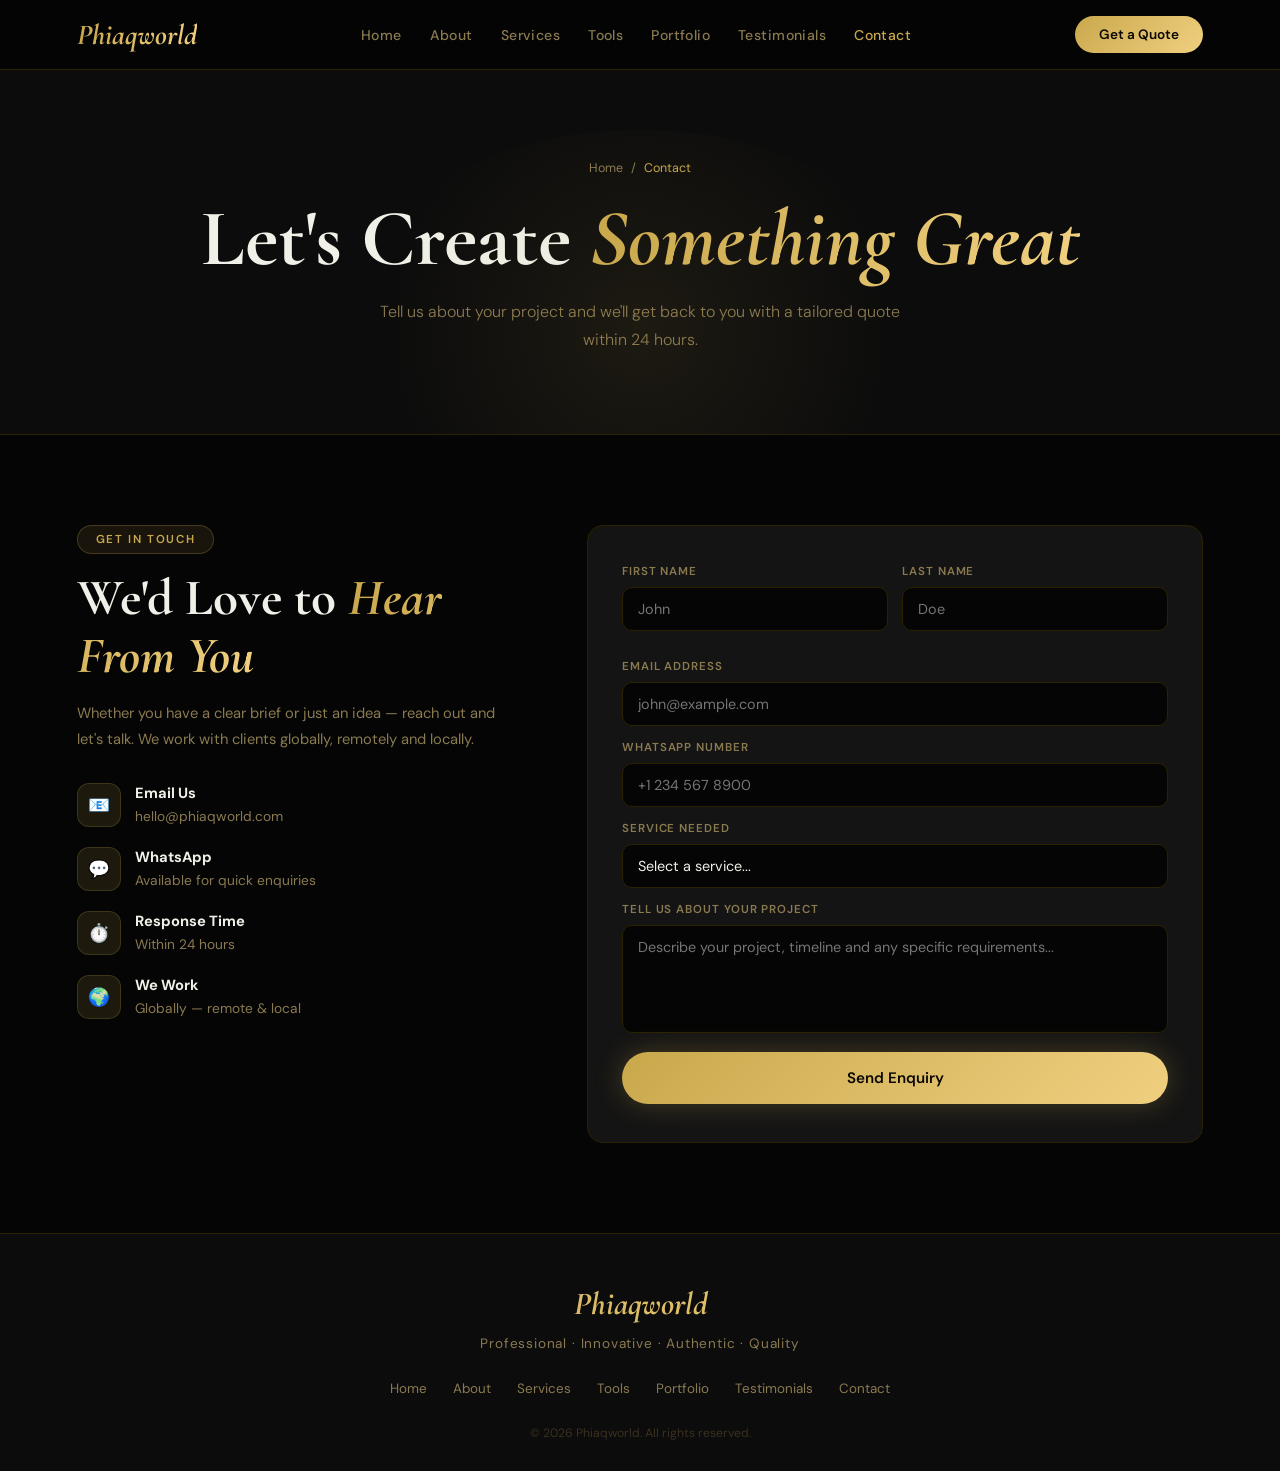
==== contact.html @ 4720edf1 "Update contact.html" ====
<!DOCTYPE html>
<html lang="en">
<head>
<meta charset="UTF-8"/><meta name="viewport" content="width=device-width,initial-scale=1.0"/>
<title>Contact — Phiaqworld</title>
<link rel="stylesheet" href="styles.css"/>
</head>
<body>
<nav id="main-nav">
  <a href="index.html" class="nav-logo">
    <img src="logo.png" alt="Phiaqworld" onerror="this.style.display='none';this.nextElementSibling.style.display='block'"/>
    <span class="nav-logo-text" style="display:none">Phiaqworld</span>
  </a>
  <ul class="nav-links">
    <li><a href="index.html">Home</a></li><li><a href="about.html">About</a></li>
    <li><a href="services.html">Services</a></li><li><a href="tools.html">Tools</a></li>
    <li><a href="portfolio.html">Portfolio</a></li><li><a href="testimonials.html">Testimonials</a></li>
    <li><a href="contact.html" class="active">Contact</a></li>
  </ul>
  <a href="contact.html" class="nav-cta">Get a Quote</a>
  <button class="hamburger" onclick="toggleMenu()"><span></span><span></span><span></span></button>
</nav>
<div class="mobile-menu" id="mobileMenu">
  <button class="mobile-close" onclick="toggleMenu()">&#x2715;</button>
  <a href="index.html" onclick="toggleMenu()">Home</a><a href="about.html" onclick="toggleMenu()">About</a>
  <a href="services.html" onclick="toggleMenu()">Services</a><a href="tools.html" onclick="toggleMenu()">Tools</a>
  <a href="portfolio.html" onclick="toggleMenu()">Portfolio</a><a href="testimonials.html" onclick="toggleMenu()">Testimonials</a>
  <a href="contact.html" onclick="toggleMenu()">Contact</a>
</div>

<div class="page-header">
  <div class="page-glow"></div>
  <div class="breadcrumb"><a href="index.html">Home</a> / <span>Contact</span></div>
  <h1>Let's Create <em>Something Great</em></h1>
  <p>Tell us about your project and we'll get back to you with a tailored quote within 24 hours.</p>
</div>

<section style="background:var(--bg)">
  <div class="contact-wrap">
    <div>
      <div class="section-tag reveal">Get In Touch</div>
      <h2 class="section-title reveal reveal-delay-1">We'd Love to <em>Hear From You</em></h2>
      <div class="contact-info-text reveal reveal-delay-2">
        <p>Whether you have a clear brief or just an idea — reach out and let's talk. We work with clients globally, remotely and locally.</p>
        <div class="contact-detail"><div class="contact-icon">📧</div><div><strong>Email Us</strong><span>hello@phiaqworld.com</span></div></div>
        <div class="contact-detail"><div class="contact-icon">💬</div><div><strong>WhatsApp</strong><span>Available for quick enquiries</span></div></div>
        <div class="contact-detail"><div class="contact-icon">⏱️</div><div><strong>Response Time</strong><span>Within 24 hours</span></div></div>
        <div class="contact-detail"><div class="contact-icon">🌍</div><div><strong>We Work</strong><span>Globally — remote & local</span></div></div>
      </div>
    </div>
    <div class="contact-form-box reveal reveal-delay-1">
      <div id="form-view">
        <form id="pq-form" onsubmit="submitForm(event)">
          <input type="hidden" name="access_key" value="f8a876d0-549c-4442-a14d-cde84832d714"/>
          <input type="hidden" name="subject" value="New Enquiry — Phiaqworld Website"/>
          <input type="hidden" name="from_name" value="Phiaqworld Website"/>
          <div class="form-row">
            <div class="form-group"><label>First Name</label><input type="text" name="First Name" placeholder="John" required/></div>
            <div class="form-group"><label>Last Name</label><input type="text" name="Last Name" placeholder="Doe" required/></div>
          </div>
          <div class="form-group"><label>Email Address</label><input type="email" name="Email" placeholder="john@example.com" required/></div>
          <div class="form-group"><label>WhatsApp Number</label><input type="tel" name="WhatsApp" placeholder="+1 234 567 8900"/></div>
          <div class="form-group">
            <label>Service Needed</label>
            <select name="Service">
              <option value="">Select a service...</option>
              <option>Graphic Design</option><option>Web Design</option>
              <option>Motion Design</option><option>Video Editing</option>
              <option>Print Services</option><option>Packaging Design</option>
              <option>Branding</option><option>SEO Optimisation</option>
              <option>Ads Management</option><option>Social Media Design</option>
              <option>Presentation Design</option><option>Signage</option>
              <option>Multiple Services</option><option>Other</option>
            </select>
          </div>
          <div class="form-group"><label>Tell Us About Your Project</label><textarea name="Message" placeholder="Describe your project, timeline and any specific requirements..." required></textarea></div>
          <button type="submit" id="pq-btn" class="btn-primary" style="width:100%;border:none;font-size:0.95rem">Send Enquiry</button>
        </form>
      </div>
      <div class="form-success" id="form-success">
        <div class="tick">✅</div>
        <h4>Enquiry Sent!</h4>
        <p>Thank you! We'll be in touch within 24 hours.</p>
      </div>
    </div>
  </div>
</section>

<footer>
  <div class="footer-logo-wrap">
    <img src="logo.png" alt="Phiaqworld" onerror="this.style.display='none';this.nextElementSibling.style.display='block'"/>
    <div class="footer-logo-text" style="display:none">Phiaqworld</div>
  </div>
  <p class="footer-tagline">Professional · Innovative · Authentic · Quality</p>
  <div class="footer-links">
    <a href="index.html">Home</a><a href="about.html">About</a><a href="services.html">Services</a>
    <a href="tools.html">Tools</a><a href="portfolio.html">Portfolio</a>
    <a href="testimonials.html">Testimonials</a><a href="contact.html">Contact</a>
  </div>
  <p class="footer-copy">© 2026 Phiaqworld. All rights reserved.</p>
</footer>
<script>
function toggleMenu(){document.getElementById('mobileMenu').classList.toggle('open')}
document.querySelectorAll('.reveal').forEach(function(el){new IntersectionObserver(function(entries){entries.forEach(function(e){if(e.isIntersecting)e.target.classList.add('visible')})},{threshold:0.1}).observe(el)});
window.addEventListener('scroll',function(){document.querySelector('nav').style.padding=window.scrollY>60?'12px 6%':'16px 6%'});
async function submitForm(e){
  e.preventDefault();
  var btn=document.getElementById('pq-btn');
  btn.disabled=true;btn.textContent='Sending\u2026';
  try{
    var res=await fetch('https://api.web3forms.com/submit',{method:'POST',body:new FormData(document.getElementById('pq-form'))});
    var json=await res.json();
    if(json.success){document.getElementById('form-view').style.display='none';document.getElementById('form-success').style.display='block';}
    else{btn.disabled=false;btn.textContent='Send Enquiry';alert('Something went wrong. Please try again.');}
  }catch(_){btn.disabled=false;btn.textContent='Send Enquiry';alert('Network error. Please try again.');}
}
</script>
</body></html>
---- styles.css ----
@import url('https://fonts.googleapis.com/css2?family=Cormorant+Garamond:ital,wght@0,400;0,600;0,700;1,400;1,600&family=DM+Sans:wght@300;400;500;600&display=swap');
*{box-sizing:border-box;margin:0;padding:0}
:root{
  --bg:#050505;--bg2:#0c0c0c;--card:#141414;--border:#2a2200;
  --accent:#c9a84c;--accent2:#f0d080;--accent3:#a07828;--gold:#c9a84c;
  --text:#f0f0e8;--muted:#8a7a50;--radius:16px;
  --head:'Cormorant Garamond',serif;--body:'DM Sans',sans-serif;
}
html{scroll-behavior:smooth}
body{background:var(--bg);color:var(--text);font-family:var(--body);overflow-x:hidden}
::-webkit-scrollbar{width:6px}::-webkit-scrollbar-track{background:var(--bg)}::-webkit-scrollbar-thumb{background:var(--gold);border-radius:3px}

/* NAV */
nav{position:fixed;top:0;left:0;right:0;z-index:100;display:flex;align-items:center;justify-content:space-between;padding:16px 6%;background:rgba(5,5,5,0.93);backdrop-filter:blur(14px);border-bottom:1px solid var(--border);transition:padding 0.3s}
.nav-logo{display:flex;align-items:center;text-decoration:none}
.nav-logo img{height:44px;width:auto;display:block}
.nav-logo-text{font-family:var(--head);font-size:1.8rem;font-weight:700;font-style:italic;background:linear-gradient(90deg,var(--accent),var(--accent2));-webkit-background-clip:text;-webkit-text-fill-color:transparent}
.nav-links{display:flex;gap:28px;list-style:none}
.nav-links a{color:var(--muted);text-decoration:none;font-size:0.88rem;font-weight:500;transition:color 0.2s;letter-spacing:0.03em}
.nav-links a:hover,.nav-links a.active{color:var(--accent)}
.nav-cta{background:linear-gradient(135deg,var(--accent),var(--accent2));color:#0a0800;border:none;padding:10px 24px;border-radius:50px;font-size:0.85rem;font-weight:600;cursor:pointer;text-decoration:none;transition:opacity 0.2s,transform 0.2s;font-family:var(--body)}
.nav-cta:hover{opacity:0.88;transform:scale(1.03)}
.hamburger{display:none;flex-direction:column;gap:5px;cursor:pointer;border:none;background:none;padding:4px}
.hamburger span{display:block;width:24px;height:2px;background:var(--text);border-radius:2px}
.mobile-menu{display:none;position:fixed;inset:0;background:#050505;z-index:99;flex-direction:column;align-items:center;justify-content:center;gap:32px}
.mobile-menu.open{display:flex}
.mobile-menu a{color:var(--text);text-decoration:none;font-family:var(--head);font-size:2rem;font-weight:600;font-style:italic;transition:color 0.2s}
.mobile-menu a:hover{color:var(--accent)}
.mobile-close{position:absolute;top:24px;right:24px;background:none;border:none;color:var(--text);font-size:1.8rem;cursor:pointer}

/* PAGE HEADER */
.page-header{padding:160px 6% 80px;text-align:center;position:relative;overflow:hidden;background:var(--bg2);border-bottom:1px solid var(--border)}
.page-glow{position:absolute;top:30%;left:50%;transform:translateX(-50%);width:600px;height:400px;border-radius:50%;background:radial-gradient(circle,rgba(201,168,76,0.09) 0%,transparent 70%);pointer-events:none}
.page-header h1{font-family:var(--head);font-size:clamp(2.5rem,7vw,5rem);font-weight:700;line-height:1.08;margin-bottom:16px}
.page-header h1 em{font-style:italic;background:linear-gradient(90deg,var(--accent),var(--accent2));-webkit-background-clip:text;-webkit-text-fill-color:transparent}
.page-header p{color:var(--muted);font-size:1rem;max-width:520px;margin:0 auto;line-height:1.75;font-weight:300}
.breadcrumb{display:flex;align-items:center;gap:8px;justify-content:center;margin-bottom:20px;font-size:0.78rem;color:var(--muted)}
.breadcrumb a{color:var(--muted);text-decoration:none;transition:color 0.2s}.breadcrumb a:hover{color:var(--accent)}
.breadcrumb span{color:var(--accent)}

/* SECTIONS */
section{padding:90px 6%}
.section-tag{display:inline-block;background:rgba(201,168,76,0.10);border:1px solid rgba(201,168,76,0.25);color:var(--accent);font-size:0.72rem;font-weight:600;letter-spacing:0.14em;text-transform:uppercase;padding:6px 18px;border-radius:50px;margin-bottom:16px}
.section-title{font-family:var(--head);font-size:clamp(2rem,5vw,3.2rem);font-weight:700;line-height:1.12;margin-bottom:16px}
.section-title em{font-style:italic;background:linear-gradient(90deg,var(--accent),var(--accent2));-webkit-background-clip:text;-webkit-text-fill-color:transparent}
.section-sub{color:var(--muted);font-size:0.97rem;max-width:520px;line-height:1.75;font-weight:300}
.section-header{margin-bottom:60px}

/* BUTTONS */
.btn-primary{background:linear-gradient(135deg,var(--accent),var(--accent2));color:#0a0800;padding:16px 38px;border-radius:50px;font-weight:600;font-size:0.95rem;text-decoration:none;border:none;cursor:pointer;transition:transform 0.2s,box-shadow 0.2s;box-shadow:0 0 28px rgba(201,168,76,0.28);font-family:var(--body);display:inline-block}
.btn-primary:hover{transform:translateY(-2px);box-shadow:0 0 50px rgba(201,168,76,0.48)}
.btn-secondary{background:transparent;color:var(--text);padding:15px 38px;border-radius:50px;font-weight:500;font-size:0.95rem;text-decoration:none;border:1px solid rgba(201,168,76,0.3);cursor:pointer;transition:border-color 0.2s,transform 0.2s;font-family:var(--body);display:inline-block}
.btn-secondary:hover{border-color:var(--accent);transform:translateY(-2px)}

/* SERVICE CARDS */
.services-grid{display:grid;grid-template-columns:repeat(auto-fit,minmax(270px,1fr));gap:22px}
.service-card{background:var(--card);border:1px solid var(--border);border-radius:var(--radius);padding:34px 28px;position:relative;overflow:hidden;transition:transform 0.3s,border-color 0.3s,box-shadow 0.3s}
.service-card::before{content:'';position:absolute;top:0;left:0;right:0;height:2px;background:linear-gradient(90deg,var(--accent),var(--accent2));transform:scaleX(0);transform-origin:left;transition:transform 0.3s}
.service-card:hover{transform:translateY(-6px);border-color:rgba(201,168,76,0.3);box-shadow:0 20px 60px rgba(201,168,76,0.08)}
.service-card:hover::before{transform:scaleX(1)}
.service-icon{width:54px;height:54px;border-radius:14px;display:flex;align-items:center;justify-content:center;font-size:1.5rem;margin-bottom:20px;background:rgba(201,168,76,0.10)}
.service-card h3{font-family:var(--head);font-size:1.3rem;font-weight:600;margin-bottom:10px}
.service-card p{color:var(--muted);font-size:0.86rem;line-height:1.72}
.service-tag{display:inline-block;margin-top:16px;font-size:0.72rem;font-weight:600;color:var(--accent);letter-spacing:0.06em}

/* TOOL CARDS */
.tools-grid{display:grid;grid-template-columns:repeat(auto-fit,minmax(150px,1fr));gap:18px}
.tool-card{background:var(--card);border:1px solid var(--border);border-radius:14px;padding:26px 18px;text-align:center;transition:transform 0.25s,border-color 0.25s,box-shadow 0.25s}
.tool-card:hover{transform:translateY(-5px);border-color:rgba(201,168,76,0.4);box-shadow:0 12px 36px rgba(201,168,76,0.1)}
.tool-icon{font-size:2.2rem;margin-bottom:12px;display:block}
.tool-name{font-family:var(--head);font-size:1rem;font-weight:600;color:var(--text);margin-bottom:4px}
.tool-cat{font-size:0.72rem;color:var(--muted);letter-spacing:0.06em;text-transform:uppercase}

/* PORTFOLIO */
.portfolio-grid{display:grid;grid-template-columns:repeat(auto-fit,minmax(260px,1fr));gap:20px}
.portfolio-item{background:var(--card);border:1px solid var(--border);border-radius:var(--radius);overflow:hidden;transition:transform 0.3s,box-shadow 0.3s;cursor:pointer}
.portfolio-item:hover{transform:scale(1.02);box-shadow:0 20px 50px rgba(0,0,0,0.5)}
.portfolio-thumb{height:190px;display:flex;align-items:center;justify-content:center;font-size:2.8rem}
.portfolio-info{padding:20px}
.portfolio-info h4{font-family:var(--head);font-size:1.1rem;font-weight:600;margin-bottom:6px}
.portfolio-info p{color:var(--muted);font-size:0.82rem}
.portfolio-cat{font-size:0.7rem;font-weight:600;letter-spacing:0.1em;text-transform:uppercase;color:var(--accent);margin-bottom:8px}

/* TESTIMONIALS */
.testi-grid{display:grid;grid-template-columns:repeat(auto-fit,minmax(290px,1fr));gap:24px}
.testi-card{background:var(--card);border:1px solid var(--border);border-radius:var(--radius);padding:32px 28px;transition:transform 0.25s,box-shadow 0.25s}
.testi-card:hover{transform:translateY(-4px);box-shadow:0 16px 40px rgba(0,0,0,0.3)}
.testi-stars{color:var(--gold);font-size:0.9rem;letter-spacing:2px;margin-bottom:16px}
.testi-text{color:#ccc8b8;font-family:var(--head);font-size:1.05rem;font-style:italic;line-height:1.75;margin-bottom:24px}
.testi-author{display:flex;align-items:center;gap:14px}
.testi-ava{width:46px;height:46px;border-radius:50%;display:flex;align-items:center;justify-content:center;font-family:var(--head);font-size:1.05rem;font-weight:600;flex-shrink:0;background:rgba(201,168,76,0.15);color:var(--accent)}
.testi-name{font-weight:600;font-size:0.9rem}
.testi-role{color:var(--muted);font-size:0.78rem;margin-top:2px}

/* CONTACT */
.contact-wrap{display:grid;grid-template-columns:1fr 1.4fr;gap:70px;align-items:start}
.contact-info-text p{color:var(--muted);line-height:1.75;margin-bottom:30px;font-size:0.92rem}
.contact-detail{display:flex;align-items:center;gap:14px;margin-bottom:20px}
.contact-icon{width:44px;height:44px;border-radius:12px;background:rgba(201,168,76,0.12);border:1px solid rgba(201,168,76,0.2);display:flex;align-items:center;justify-content:center;font-size:1.1rem;flex-shrink:0}
.contact-detail span{color:var(--muted);font-size:0.86rem}
.contact-detail strong{display:block;color:var(--text);font-size:0.92rem;margin-bottom:2px}
.contact-form-box{background:var(--card);border:1px solid var(--border);border-radius:var(--radius);padding:38px 34px}
.form-row{display:grid;grid-template-columns:1fr 1fr;gap:14px;margin-bottom:14px}
.form-group{margin-bottom:14px}
.form-group label{display:block;font-size:0.72rem;font-weight:600;letter-spacing:0.08em;color:var(--muted);text-transform:uppercase;margin-bottom:8px}
.form-group input,.form-group select,.form-group textarea{width:100%;background:var(--bg);border:1px solid var(--border);border-radius:10px;padding:12px 15px;color:var(--text);font-family:var(--body);font-size:0.9rem;outline:none;transition:border-color 0.2s,box-shadow 0.2s}
.form-group input:focus,.form-group select:focus,.form-group textarea:focus{border-color:var(--accent);box-shadow:0 0 0 3px rgba(201,168,76,0.1)}
.form-group select{appearance:none;cursor:pointer}
.form-group select option{background:var(--bg2);color:var(--text)}
.form-group textarea{height:108px;resize:none}
.form-success{display:none;text-align:center;padding:24px 0}
.form-success .tick{font-size:2.5rem;margin-bottom:12px}
.form-success h4{font-family:var(--head);font-size:1.3rem;color:var(--accent);margin-bottom:8px}
.form-success p{color:var(--muted);font-size:0.9rem}

/* FOOTER */
footer{background:var(--bg2);border-top:1px solid var(--border);padding:50px 6% 30px;text-align:center}
.footer-logo-wrap{margin-bottom:12px}
.footer-logo-wrap img{height:48px;width:auto}
.footer-logo-text{font-family:var(--head);font-size:2rem;font-weight:700;font-style:italic;background:linear-gradient(90deg,var(--accent),var(--accent2));-webkit-background-clip:text;-webkit-text-fill-color:transparent}
.footer-tagline{color:var(--muted);font-size:0.85rem;margin-bottom:28px;letter-spacing:0.06em}
.footer-links{display:flex;gap:26px;justify-content:center;flex-wrap:wrap;margin-bottom:28px}
.footer-links a{color:var(--muted);text-decoration:none;font-size:0.84rem;transition:color 0.2s}
.footer-links a:hover{color:var(--accent)}
.footer-copy{color:#3a3020;font-size:0.76rem}

/* REVEAL */
.reveal{opacity:0;transform:translateY(36px);transition:opacity 0.7s ease,transform 0.7s ease}
.reveal.visible{opacity:1;transform:translateY(0)}
.reveal-delay-1{transition-delay:0.1s}.reveal-delay-2{transition-delay:0.2s}
.reveal-delay-3{transition-delay:0.3s}.reveal-delay-4{transition-delay:0.4s}

/* RESPONSIVE */
@media(max-width:900px){.contact-wrap{grid-template-columns:1fr}.about-grid{grid-template-columns:1fr}.about-visual{display:none}}
@media(max-width:680px){nav{padding:14px 5%}.nav-links,.nav-cta{display:none}.hamburger{display:flex}.form-row{grid-template-columns:1fr}section{padding:70px 5%}.tools-grid{grid-template-columns:repeat(auto-fit,minmax(130px,1fr))}.page-header{padding:120px 5% 60px}}
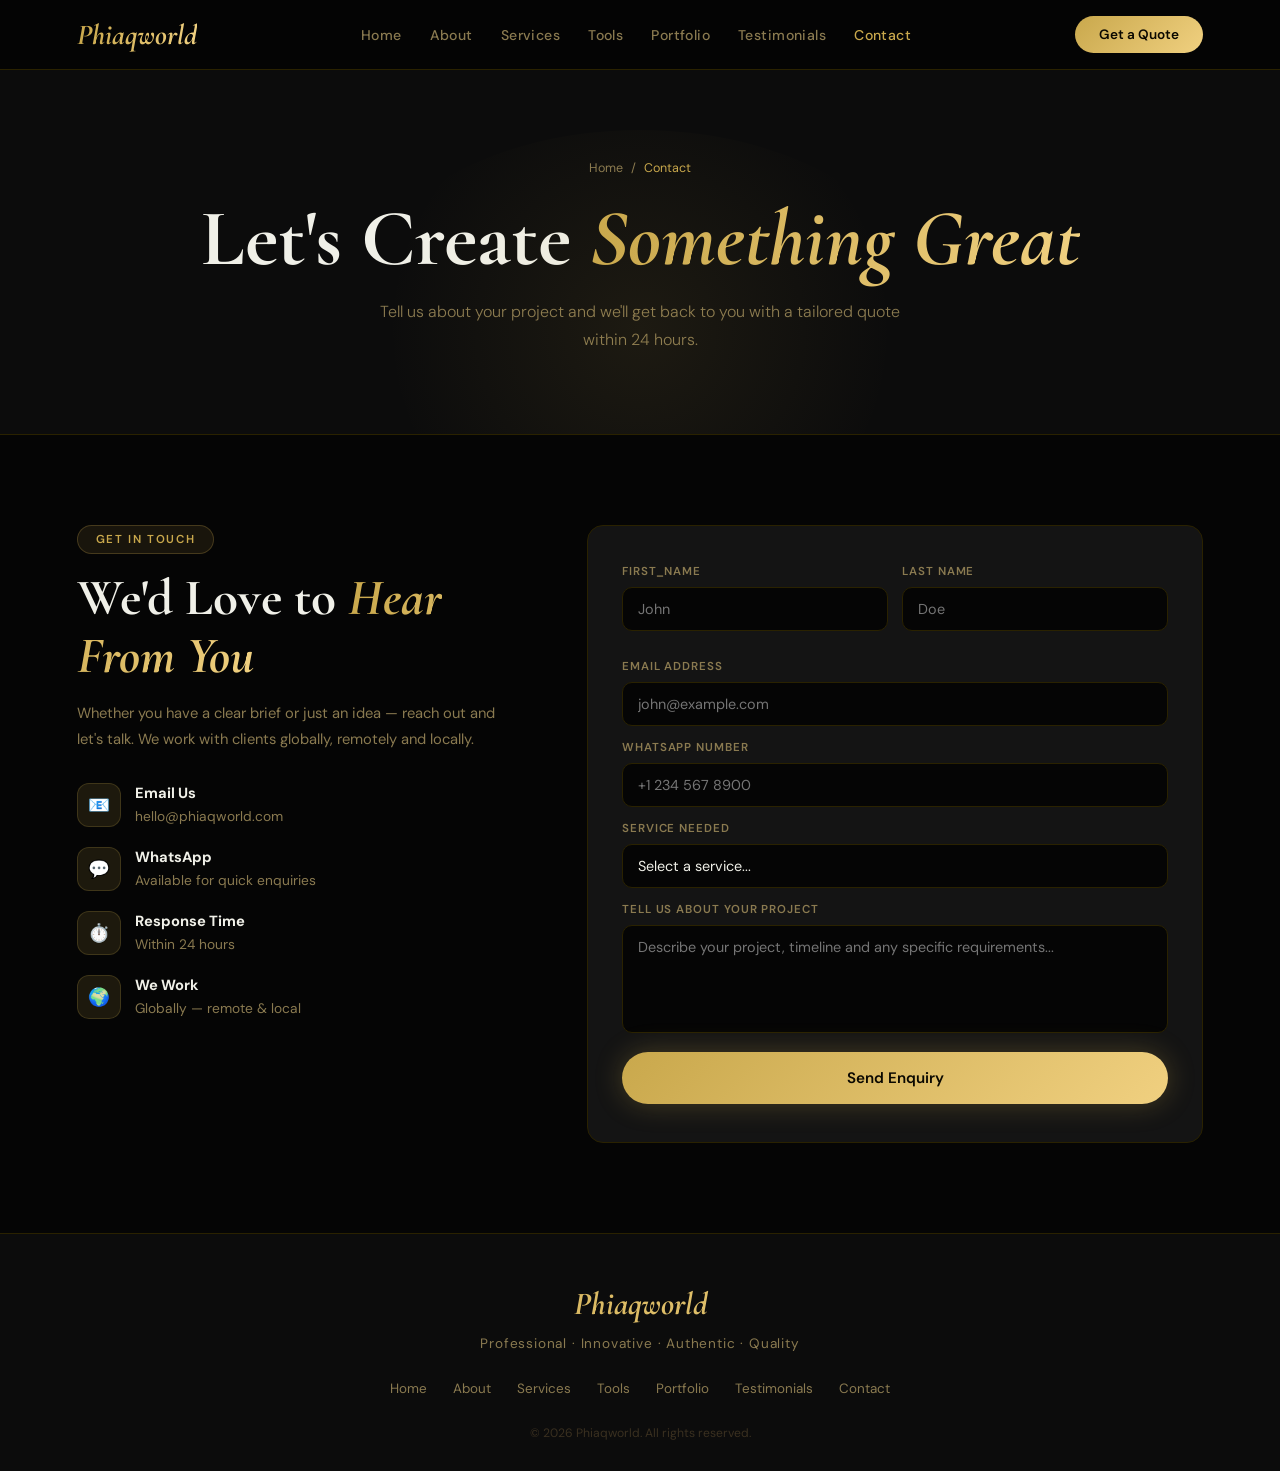
==== commit 221cf84c: "Update contact.html" ====
--- a/contact.html
+++ b/contact.html
@@ -50,21 +50,21 @@
     </div>
     <div class="contact-form-box reveal reveal-delay-1">
       <div id="form-view">
-        <form id="pq-form" onsubmit="submitForm(event)">
+        <form id="pq-form">
           <input type="hidden" name="access_key" value="f8a876d0-549c-4442-a14d-cde84832d714"/>
           <input type="hidden" name="subject" value="New Enquiry — Phiaqworld Website"/>
           <input type="hidden" name="from_name" value="Phiaqworld Website"/>
           <div class="form-row">
-            <div class="form-group"><label>First Name</label><input type="text" name="First Name" placeholder="John" required/></div>
-            <div class="form-group"><label>Last Name</label><input type="text" name="Last Name" placeholder="Doe" required/></div>
+            <div class="form-group"><label>First_Name</label><input type="text" name="First_Name" placeholder="John" required/></div>
+            <div class="form-group"><label>Last Name</label><input type="text" name="Last_Name" placeholder="Doe" required/></div>
           </div>
           <div class="form-group"><label>Email Address</label><input type="email" name="Email" placeholder="john@example.com" required/></div>
-          <div class="form-group"><label>WhatsApp Number</label><input type="tel" name="WhatsApp" placeholder="+1 234 567 8900"/></div>
+          <div class="form-group"><label>WhatsApp Number</label><input type="tel" name="WhatsApp" placeholder="+1 234 567 8900" required/></div>
           <div class="form-group">
             <label>Service Needed</label>
             <select name="Service">
               <option value="">Select a service...</option>
-              <option>Graphic Design</option><option>Web Design</option>
+              <option>Logo Design</option<option>Graphic Design</option><option>Web Design</option>
               <option>Motion Design</option><option>Video Editing</option>
               <option>Print Services</option><option>Packaging Design</option>
               <option>Branding</option><option>SEO Optimisation</option>
@@ -100,19 +100,79 @@
   <p class="footer-copy">© 2026 Phiaqworld. All rights reserved.</p>
 </footer>
 <script>
-function toggleMenu(){document.getElementById('mobileMenu').classList.toggle('open')}
-document.querySelectorAll('.reveal').forEach(function(el){new IntersectionObserver(function(entries){entries.forEach(function(e){if(e.isIntersecting)e.target.classList.add('visible')})},{threshold:0.1}).observe(el)});
-window.addEventListener('scroll',function(){document.querySelector('nav').style.padding=window.scrollY>60?'12px 6%':'16px 6%'});
-async function submitForm(e){
+
+function toggleMenu(){
+  document.getElementById('mobileMenu').classList.toggle('open')
+}
+
+document.querySelectorAll('.reveal').forEach(function(el){
+  new IntersectionObserver(function(entries){
+    entries.forEach(function(e){
+      if(e.isIntersecting)
+        e.target.classList.add('visible')
+    })
+  },{threshold:0.1}).observe(el)
+});
+
+window.addEventListener('scroll',function(){
+  document.querySelector('nav').style.padding=
+  window.scrollY>60?'12px 6%':'16px 6%'
+});
+
+
+
+/* ========= WEB3FORM ========= */
+
+const form = document.getElementById("pq-form");
+const button = document.getElementById("pq-btn");
+
+form.addEventListener("submit", async function(e) {
+
   e.preventDefault();
-  var btn=document.getElementById('pq-btn');
-  btn.disabled=true;btn.textContent='Sending\u2026';
-  try{
-    var res=await fetch('https://api.web3forms.com/submit',{method:'POST',body:new FormData(document.getElementById('pq-form'))});
-    var json=await res.json();
-    if(json.success){document.getElementById('form-view').style.display='none';document.getElementById('form-success').style.display='block';}
-    else{btn.disabled=false;btn.textContent='Send Enquiry';alert('Something went wrong. Please try again.');}
-  }catch(_){btn.disabled=false;btn.textContent='Send Enquiry';alert('Network error. Please try again.');}
-}
+
+  button.innerText = "Sending...";
+  button.disabled = true;
+
+  const formData = new FormData(form);
+
+  try {
+
+    const response = await fetch("https://api.web3forms.com/submit", {
+      method: "POST",
+      body: formData
+    });
+
+    const result = await response.json();
+
+    console.log(result);
+
+    if (result.success) {
+
+      alert("Your response has been received. The great one will reach out to you on WhatsApp shortly.");
+
+      form.reset();
+
+      document.getElementById("form-view").style.display = "none";
+      document.getElementById("form-success").style.display = "block";
+
+    } else {
+
+      alert(result.message || "Something went wrong.");
+
+    }
+
+  } catch(error) {
+
+    console.log(error);
+
+    alert("Network error. Please try again.");
+
+  }
+
+  button.innerText = "Send Enquiry";
+  button.disabled = false;
+
+});
+
 </script>
 </body></html>
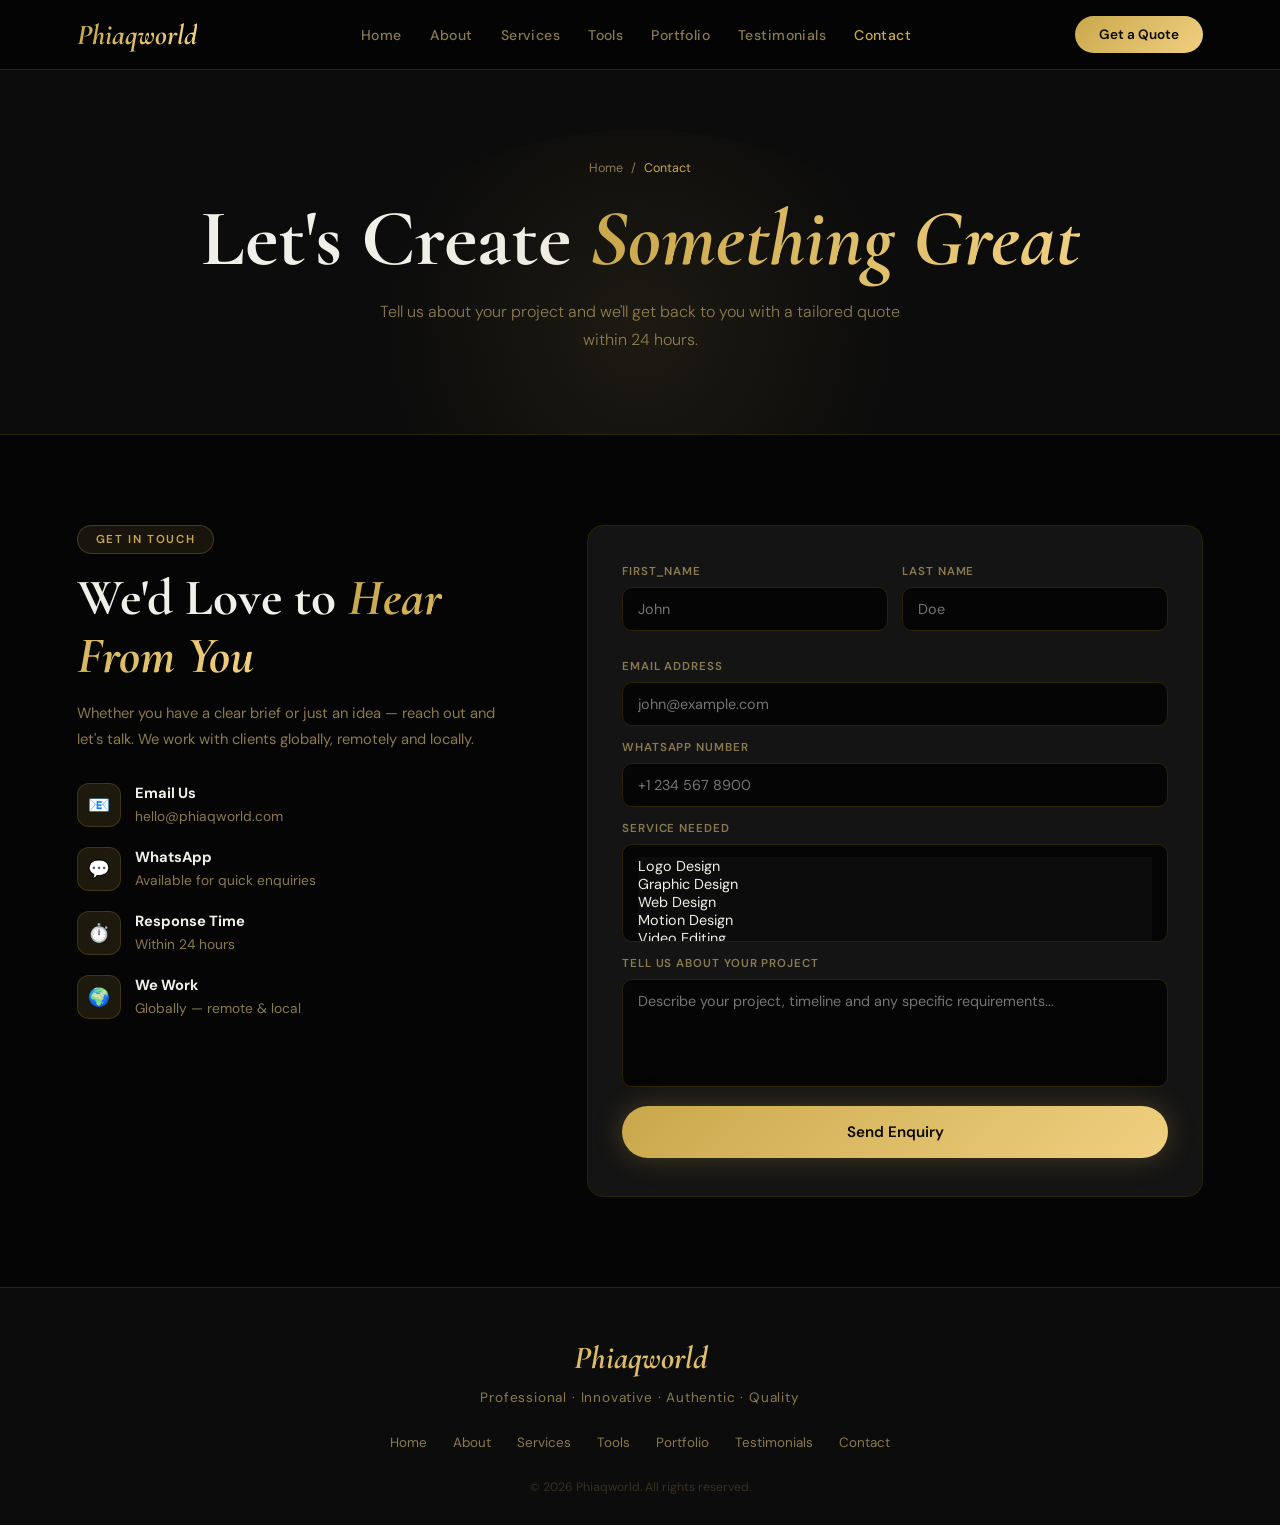
==== commit 2bdcd5c7: "Update contact.html" ====
--- a/contact.html
+++ b/contact.html
@@ -61,17 +61,26 @@
           <div class="form-group"><label>Email Address</label><input type="email" name="Email" placeholder="john@example.com" required/></div>
           <div class="form-group"><label>WhatsApp Number</label><input type="tel" name="WhatsApp" placeholder="+1 234 567 8900" required/></div>
           <div class="form-group">
-            <label>Service Needed</label>
-            <select name="Service">
-              <option value="">Select a service...</option>
-              <option>Logo Design</option<option>Graphic Design</option><option>Web Design</option>
-              <option>Motion Design</option><option>Video Editing</option>
-              <option>Print Services</option><option>Packaging Design</option>
-              <option>Branding</option><option>SEO Optimisation</option>
-              <option>Ads Management</option><option>Social Media Design</option>
-              <option>Presentation Design</option><option>Signage</option>
-              <option>Multiple Services</option><option>Other</option>
-            </select>
+           <label>Service Needed</label>
+
+<select name="Service Needed[]" multiple required class="multi-service">
+
+  <option value="Logo Design">Logo Design</option>
+  <option value="Graphic Design">Graphic Design</option>
+  <option value="Web Design">Web Design</option>
+  <option value="Motion Design">Motion Design</option>
+  <option value="Video Editing">Video Editing</option>
+  <option value="Print Services">Print Services</option>
+  <option value="Packaging Design">Packaging Design</option>
+  <option value="Branding">Branding</option>
+  <option value="SEO Optimisation">SEO Optimisation</option>
+  <option value="Ads Management">Ads Management</option>
+  <option value="Social Media Design">Social Media Design</option>
+  <option value="Presentation Design">Presentation Design</option>
+  <option value="Signage">Signage</option>
+  <option value="Multiple Services">Multiple Services</option>
+  <option value="Other">Other</option>
+</select>
           </div>
           <div class="form-group"><label>Tell Us About Your Project</label><textarea name="Message" placeholder="Describe your project, timeline and any specific requirements..." required></textarea></div>
           <button type="submit" id="pq-btn" class="btn-primary" style="width:100%;border:none;font-size:0.95rem">Send Enquiry</button>
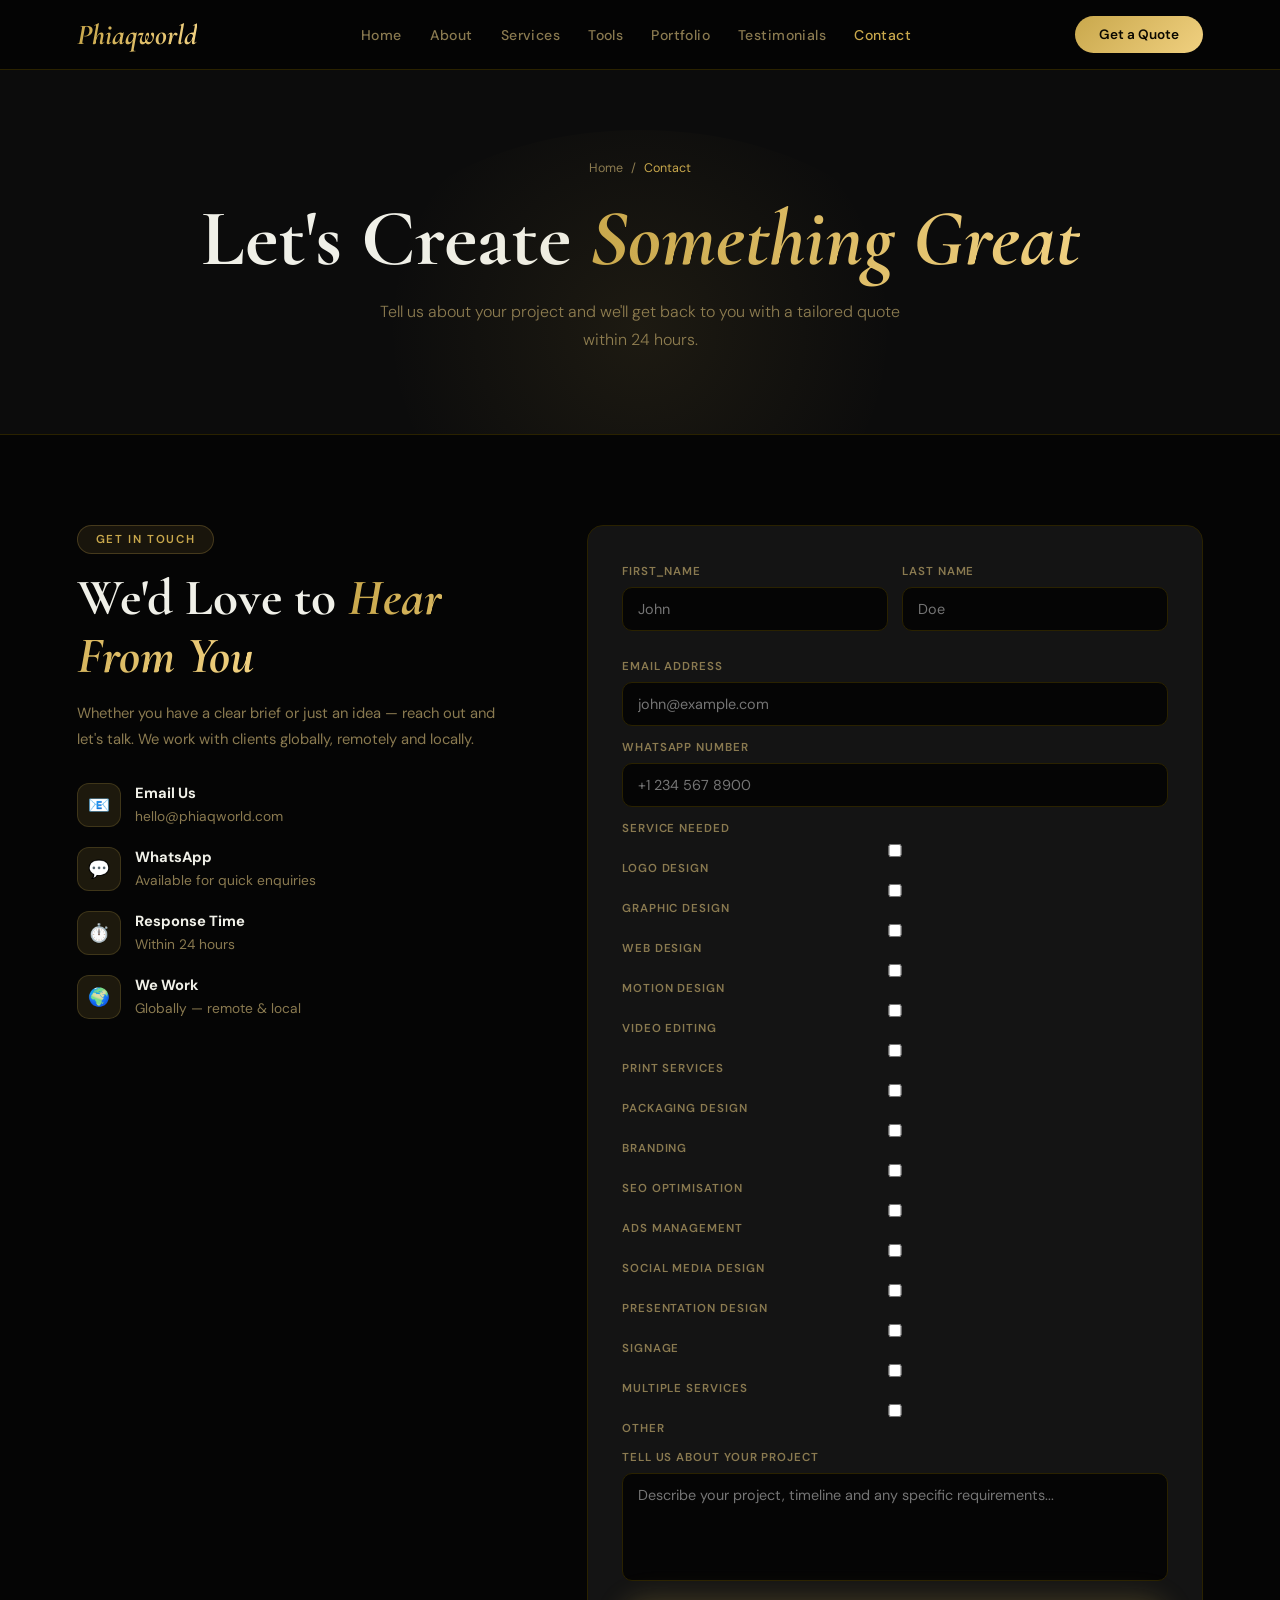
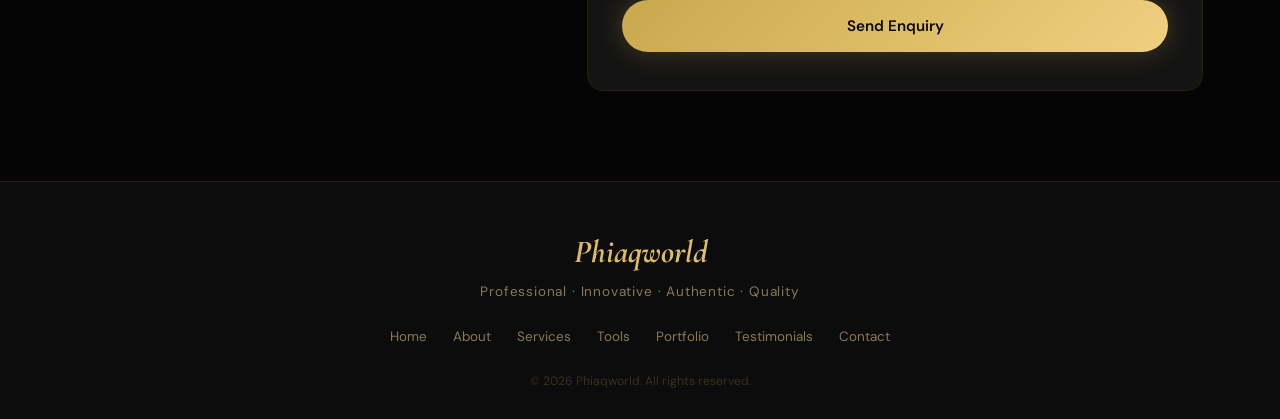
==== commit b2ed32a3: "Update contact.html" ====
--- a/contact.html
+++ b/contact.html
@@ -60,28 +60,31 @@
           </div>
           <div class="form-group"><label>Email Address</label><input type="email" name="Email" placeholder="john@example.com" required/></div>
           <div class="form-group"><label>WhatsApp Number</label><input type="tel" name="WhatsApp" placeholder="+1 234 567 8900" required/></div>
-          <div class="form-group">
-           <label>Service Needed</label>
+<div class="form-group">
 
-<select name="Service Needed[]" multiple required class="multi-service">
+  <label>Service Needed</label>
 
-  <option value="Logo Design">Logo Design</option>
-  <option value="Graphic Design">Graphic Design</option>
-  <option value="Web Design">Web Design</option>
-  <option value="Motion Design">Motion Design</option>
-  <option value="Video Editing">Video Editing</option>
-  <option value="Print Services">Print Services</option>
-  <option value="Packaging Design">Packaging Design</option>
-  <option value="Branding">Branding</option>
-  <option value="SEO Optimisation">SEO Optimisation</option>
-  <option value="Ads Management">Ads Management</option>
-  <option value="Social Media Design">Social Media Design</option>
-  <option value="Presentation Design">Presentation Design</option>
-  <option value="Signage">Signage</option>
-  <option value="Multiple Services">Multiple Services</option>
-  <option value="Other">Other</option>
-</select>
-          </div>
+  <div class="service-checkboxes">
+
+    <label><input type="checkbox" name="Service Needed[]" value="Logo Design"> Logo Design</label>
+    <label><input type="checkbox" name="Service Needed[]" value="Graphic Design"> Graphic Design</label>
+    <label><input type="checkbox" name="Service Needed[]" value="Web Design"> Web Design</label>
+    <label><input type="checkbox" name="Service Needed[]" value="Motion Design"> Motion Design</label>
+    <label><input type="checkbox" name="Service Needed[]" value="Video Editing"> Video Editing</label>
+    <label><input type="checkbox" name="Service Needed[]" value="Print Services"> Print Services</label>
+    <label><input type="checkbox" name="Service Needed[]" value="Packaging Design"> Packaging Design</label>
+    <label><input type="checkbox" name="Service Needed[]" value="Branding"> Branding</label>
+    <label><input type="checkbox" name="Service Needed[]" value="SEO Optimisation"> SEO Optimisation</label>
+    <label><input type="checkbox" name="Service Needed[]" value="Ads Management"> Ads Management</label>
+    <label><input type="checkbox" name="Service Needed[]" value="Social Media Design"> Social Media Design</label>
+    <label><input type="checkbox" name="Service Needed[]" value="Presentation Design"> Presentation Design</label>
+    <label><input type="checkbox" name="Service Needed[]" value="Signage"> Signage</label>
+    <label><input type="checkbox" name="Service Needed[]" value="Multiple Services"> Multiple Services</label>
+    <label><input type="checkbox" name="Service Needed[]" value="Other"> Other</label>
+
+  </div>
+
+</div>
           <div class="form-group"><label>Tell Us About Your Project</label><textarea name="Message" placeholder="Describe your project, timeline and any specific requirements..." required></textarea></div>
           <button type="submit" id="pq-btn" class="btn-primary" style="width:100%;border:none;font-size:0.95rem">Send Enquiry</button>
         </form>
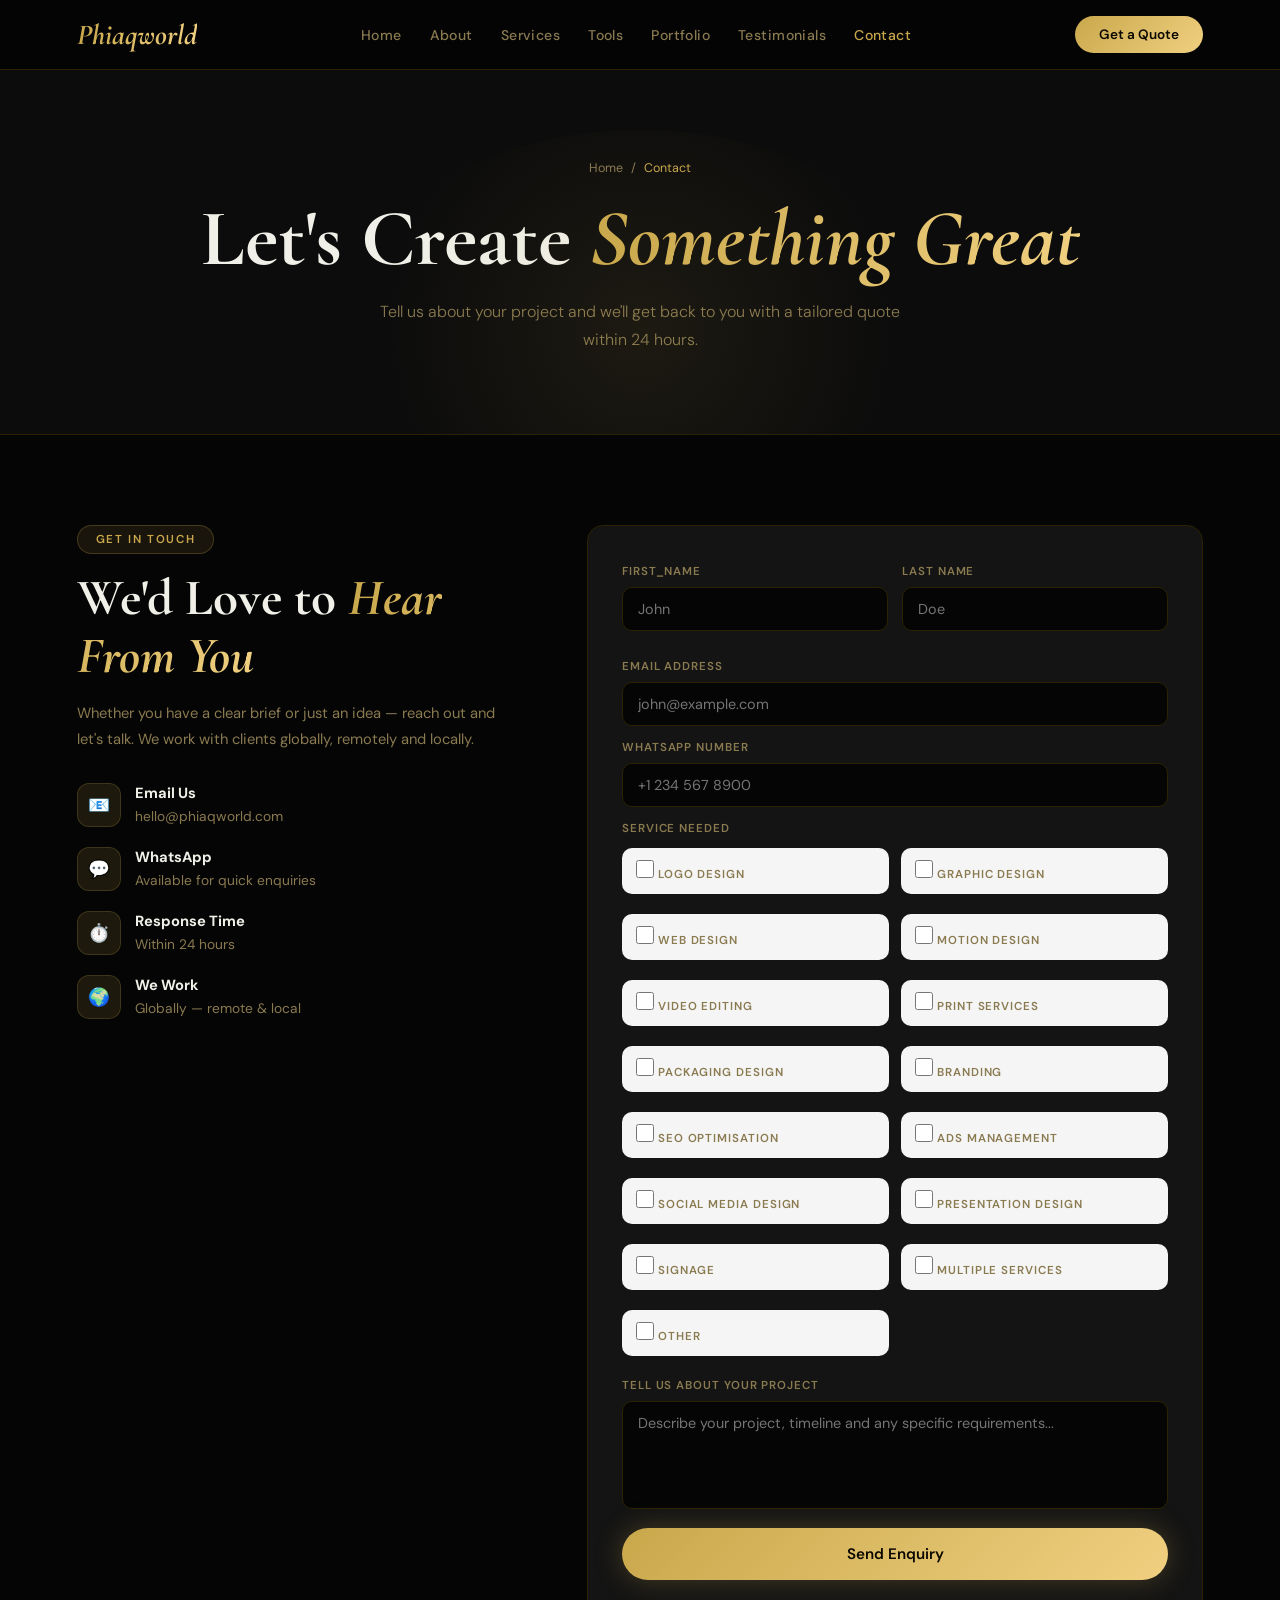
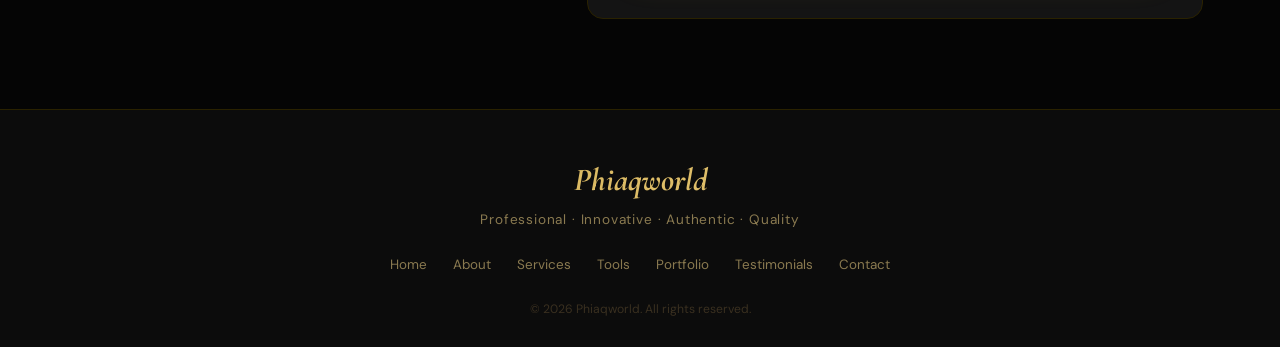
==== commit 54d0fa94: "Update contact.html" ====
--- a/contact.html
+++ b/contact.html
@@ -160,7 +160,7 @@
 
     if (result.success) {
 
-      alert("Your response has been received. The great one will reach out to you on WhatsApp shortly.");
+      alert("Submission successful ✨ Thank you for choosing PhiaqWorld Creative Studio. Your vision is now in motion. We’ll contact you shortly to discuss your project.");
 
       form.reset();
 
--- a/styles.css
+++ b/styles.css
@@ -37,6 +37,36 @@
 .breadcrumb{display:flex;align-items:center;gap:8px;justify-content:center;margin-bottom:20px;font-size:0.78rem;color:var(--muted)}
 .breadcrumb a{color:var(--muted);text-decoration:none;transition:color 0.2s}.breadcrumb a:hover{color:var(--accent)}
 .breadcrumb span{color:var(--accent)}
+
+/* CHECKBOX SELECTOR */
+.service-checkboxes{
+  display:grid;
+  grid-template-columns:repeat(auto-fit,minmax(220px,1fr));
+  gap:12px;
+  margin-top:12px;
+}
+
+.service-checkboxes label{
+  display:flex;
+  align-items:center;
+  gap:10px;
+  background:#f5f5f5;
+  padding:12px 14px;
+  border-radius:10px;
+  cursor:pointer;
+  transition:0.3s ease;
+  font-size:15px;
+}
+
+.service-checkboxes label:hover{
+  background:#e9e9e9;
+}
+
+.service-checkboxes input[type="checkbox"]{
+  width:18px;
+  height:18px;
+  cursor:pointer;
+}
 
 /* SECTIONS */
 section{padding:90px 6%}
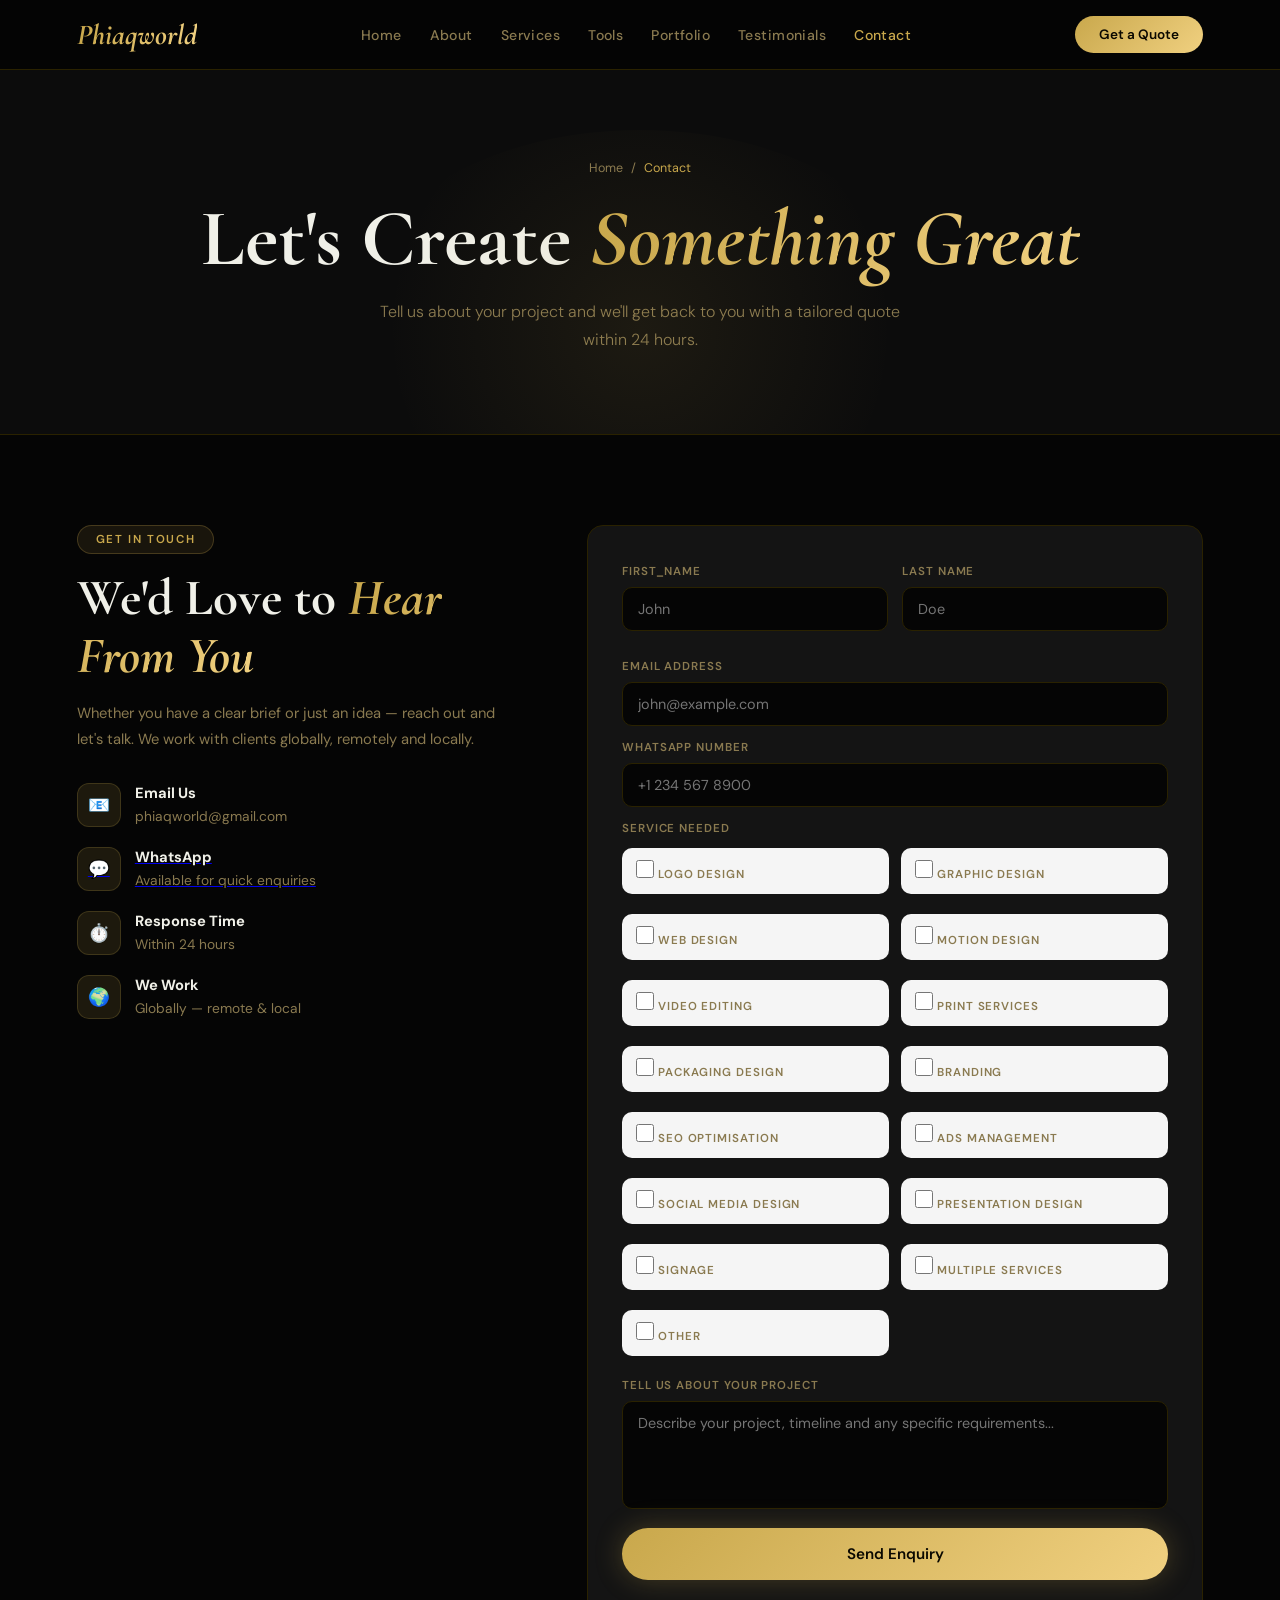
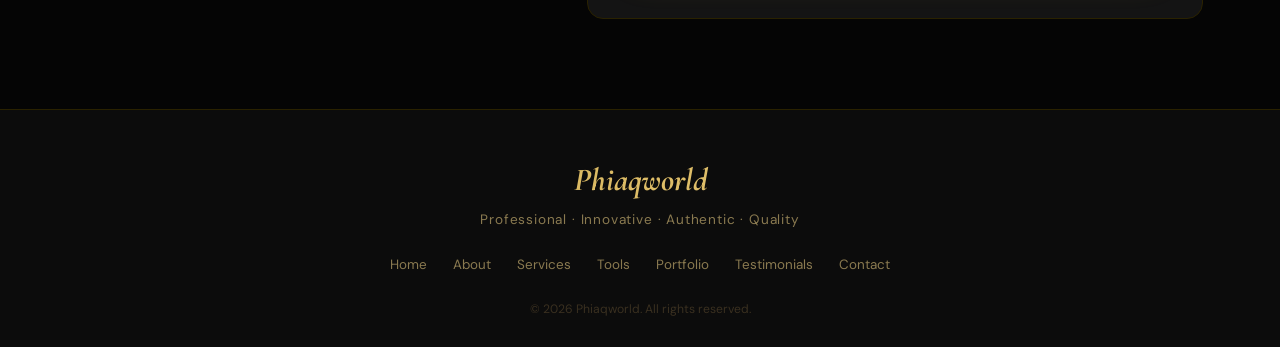
==== commit efdb56e5: "Update contact.html" ====
--- a/contact.html
+++ b/contact.html
@@ -42,8 +42,8 @@
       <h2 class="section-title reveal reveal-delay-1">We'd Love to <em>Hear From You</em></h2>
       <div class="contact-info-text reveal reveal-delay-2">
         <p>Whether you have a clear brief or just an idea — reach out and let's talk. We work with clients globally, remotely and locally.</p>
-        <div class="contact-detail"><div class="contact-icon">📧</div><div><strong>Email Us</strong><span>hello@phiaqworld.com</span></div></div>
-        <div class="contact-detail"><div class="contact-icon">💬</div><div><strong>WhatsApp</strong><span>Available for quick enquiries</span></div></div>
+        <div class="contact-detail"><div class="contact-icon">📧</div><div><strong>Email Us</strong><span>phiaqworld@gmail.com</span></div></div>
+       <a href="wa.me/+2348127358224"> <div class="contact-detail"><div class="contact-icon">💬</div><div><strong>WhatsApp</strong><span>Available for quick enquiries</span></div></div></a>
         <div class="contact-detail"><div class="contact-icon">⏱️</div><div><strong>Response Time</strong><span>Within 24 hours</span></div></div>
         <div class="contact-detail"><div class="contact-icon">🌍</div><div><strong>We Work</strong><span>Globally — remote & local</span></div></div>
       </div>
